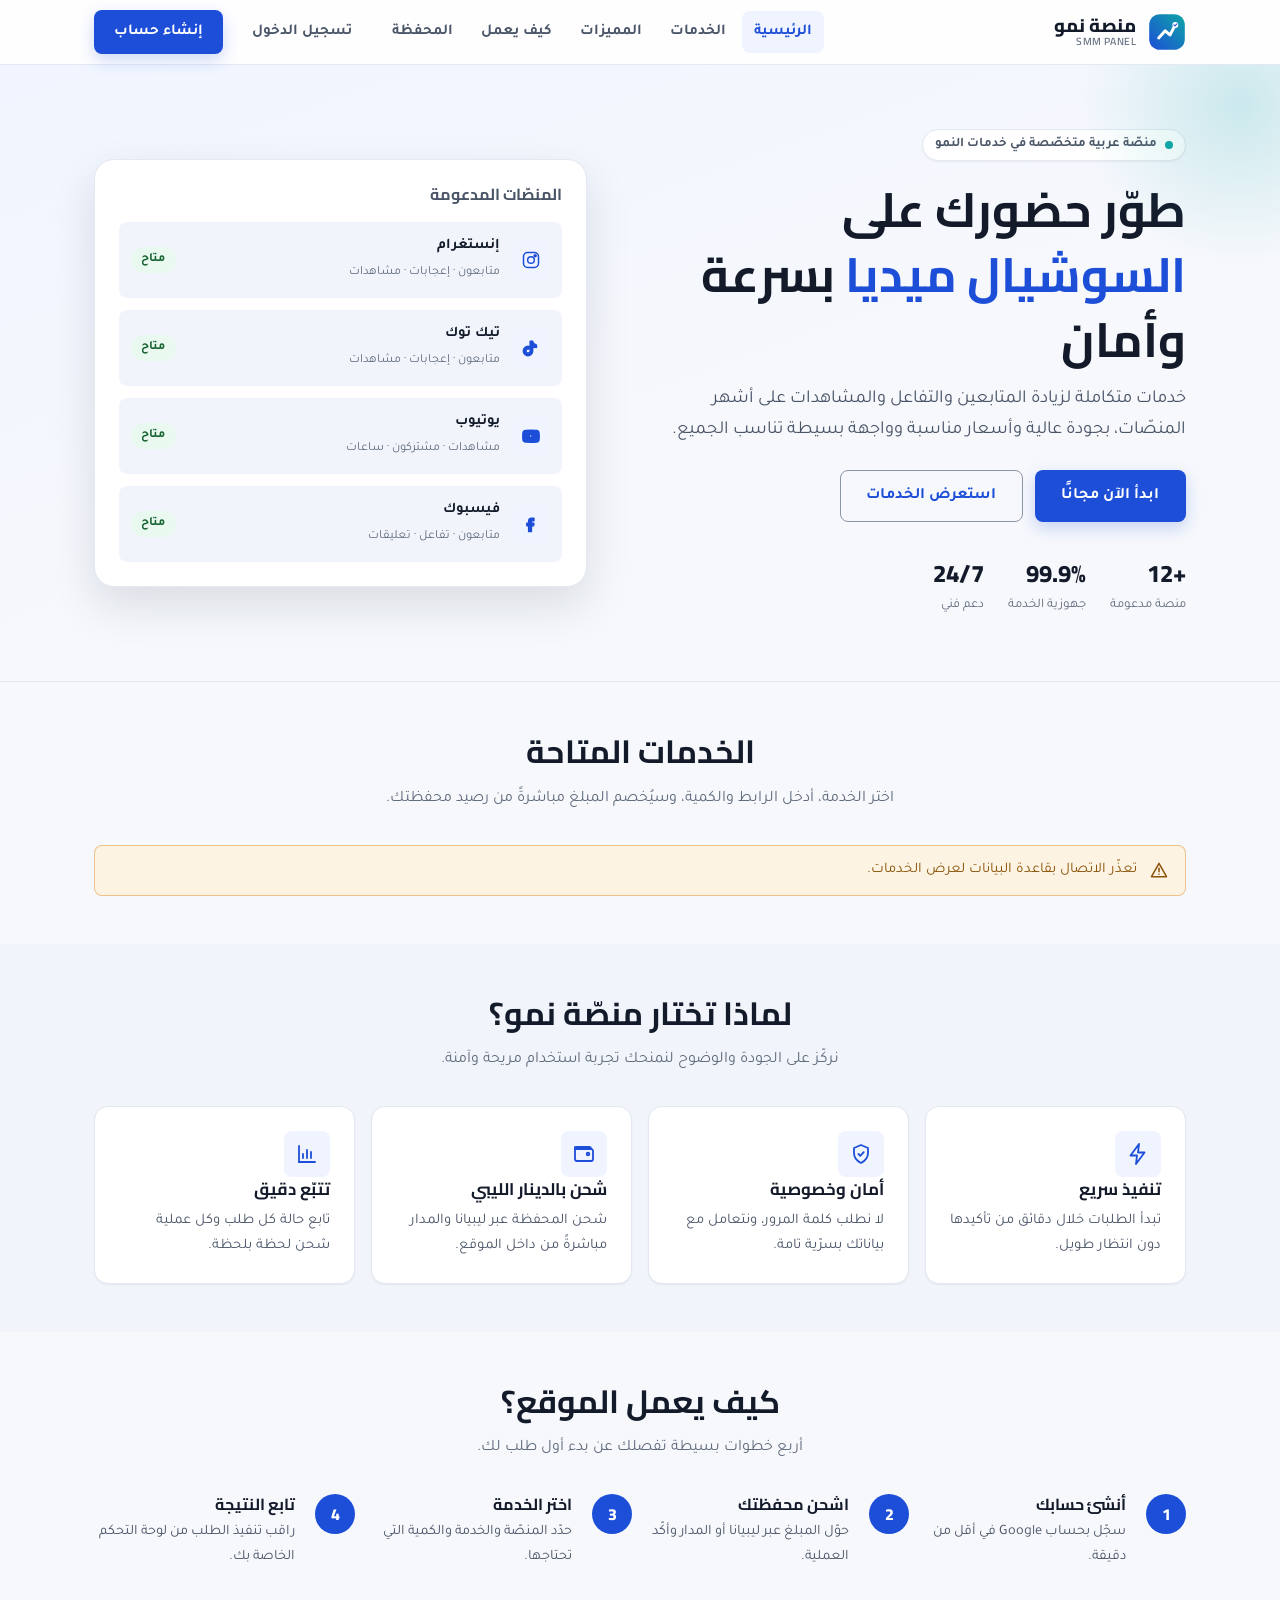
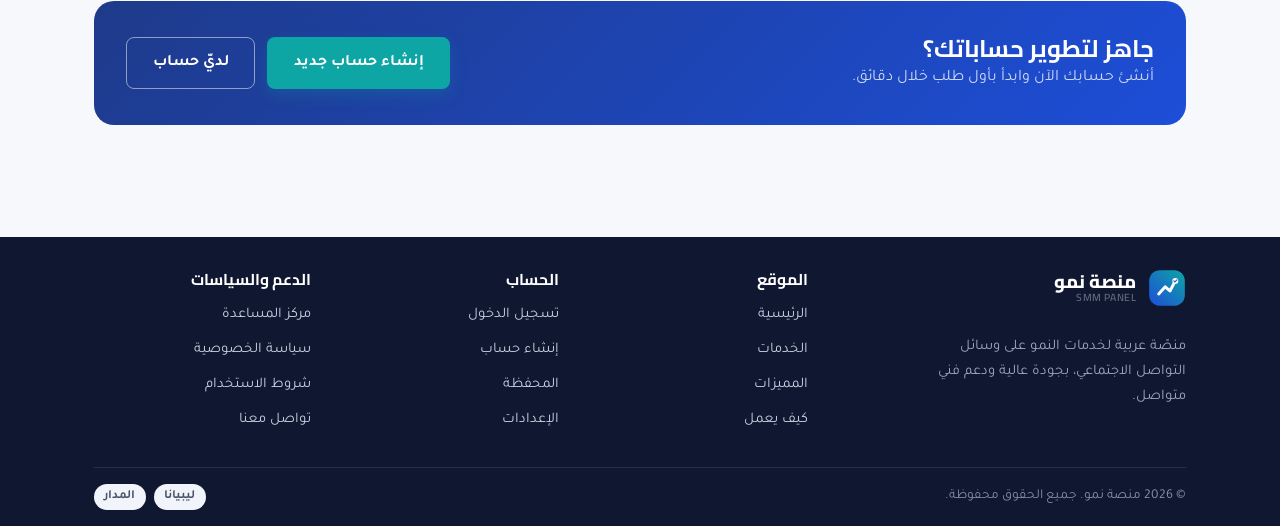
==== index.html @ fca92966 "منصة نمو: محفظة وشحن SMS RAEED، كتالوج خدمات وطلبات، ولوحة إدارة" ====
<!DOCTYPE html>
<html lang="ar" dir="rtl" data-theme="light">
  <head>
    <meta charset="UTF-8" />
    <meta name="viewport" content="width=device-width, initial-scale=1" />
    <meta
      name="description"
      content="منصة نمو — لوحة خدمات احترافية لزيادة التفاعل والمتابعين على إنستغرام وتيك توك وفيسبوك ويوتيوب."
    />
    <title>منصة نمو — خدمات السوشيال ميديا</title>

    <link rel="icon" href="assets/favicon.svg" type="image/svg+xml" />
    <link rel="preconnect" href="https://fonts.googleapis.com" />
    <link rel="preconnect" href="https://fonts.gstatic.com" crossorigin />
    <link
      href="https://fonts.googleapis.com/css2?family=Cairo:wght@600;700;800&family=Tajawal:wght@400;500;700;800&display=swap"
      rel="stylesheet"
    />
    <link rel="stylesheet" href="css/base.css" />
    <link rel="stylesheet" href="css/layout.css" />
    <link rel="stylesheet" href="css/components.css" />
    <link rel="stylesheet" href="css/pages.css" />

    <script>
      (function () {
        try {
          var t = localStorage.getItem("numuw-theme");
          if (t) document.documentElement.setAttribute("data-theme", t);
        } catch (e) {}
      })();
    </script>
    <script src="js/icons.js" defer></script>
    <script src="js/ui.js" defer></script>
    <script src="js/main.js" defer></script>
    <script src="js/config.js" defer></script>
    <script src="js/supabase-client.js" defer></script>
    <script src="js/auth-session.js" defer></script>
    <script src="js/services.js" defer></script>
  </head>
  <body>
    <a class="skip-link" href="#main">تخطَّ إلى المحتوى الرئيسي</a>

    <noscript>
      <style>
        [data-icon] {
          display: none;
        }

        [data-reveal] {
          opacity: 1;
          transform: none;
        }
      </style>
      <div class="container" style="padding-top: 1rem">
        <div class="alert alert--warning" role="alert">
          <span class="visually-hidden">تنبيه:</span>
          <div>
            <p class="alert__title">JavaScript غير مفعّل</p>
            <p>فعّل جافاسكربت من إعدادات المتصفح لعرض المحتوى الكامل.</p>
          </div>
        </div>
      </div>
    </noscript>

    <!-- ================= الهيدر ================= -->
    <header class="site-header">
      <div class="container site-header__inner">
        <a class="brand" href="index.html">
          <img
            class="brand__logo"
            src="assets/logo.svg"
            alt=""
            width="38"
            height="38"
          />
          <span class="brand__name">
            منصة نمو
            <small>SMM PANEL</small>
          </span>
        </a>

        <button
          class="nav-toggle"
          type="button"
          aria-expanded="false"
          aria-controls="primary-nav"
          aria-label="فتح القائمة"
        >
          <span class="nav-toggle__bars"></span>
        </button>

        <nav class="nav" id="primary-nav" aria-label="التنقل الرئيسي">
          <ul class="nav__links">
            <li><a class="nav__link" href="index.html">الرئيسية</a></li>
            <li><a class="nav__link" href="#services">الخدمات</a></li>
            <li><a class="nav__link" href="#features">المميزات</a></li>
            <li><a class="nav__link" href="#how">كيف يعمل</a></li>
            <li><a class="nav__link" href="wallet.html">المحفظة</a></li>
          </ul>
          <div class="nav__actions">
            <a class="btn btn--ghost" href="login.html">تسجيل الدخول</a>
            <a class="btn btn--primary" href="register.html">إنشاء حساب</a>
          </div>
        </nav>
      </div>
    </header>

    <main id="main" tabindex="-1">
      <!-- ================= الهيرو ================= -->
      <section class="hero">
        <div class="container hero__inner">
          <div class="hero__content">
            <span class="hero__eyebrow">
              <span class="dot"></span>
              منصّة عربية متخصّصة في خدمات النمو
            </span>
            <h1>
              طوّر حضورك على
              <span class="highlight">السوشيال ميديا</span>
              بسرعة وأمان
            </h1>
            <p class="hero__lead">
              خدمات متكاملة لزيادة المتابعين والتفاعل والمشاهدات على أشهر
              المنصّات، بجودة عالية وأسعار مناسبة وواجهة بسيطة تناسب الجميع.
            </p>
            <div class="hero__actions">
              <a class="btn btn--primary btn--lg" href="register.html">
                ابدأ الآن مجانًا
              </a>
              <a class="btn btn--outline btn--lg" href="#services">
                استعرض الخدمات
              </a>
            </div>

            <div class="hero__stats">
              <div class="stat">
                <span class="stat__value">+12</span>
                <span class="stat__label">منصة مدعومة</span>
              </div>
              <div class="stat">
                <span class="stat__value">99.9%</span>
                <span class="stat__label">جهوزية الخدمة</span>
              </div>
              <div class="stat">
                <span class="stat__value">24/7</span>
                <span class="stat__label">دعم فني</span>
              </div>
            </div>
          </div>

          <aside class="hero__panel" aria-label="المنصات المدعومة">
            <h2>المنصّات المدعومة</h2>
            <div class="platform-list">
              <div class="platform-row">
                <span class="icon-badge" data-icon="instagram"></span>
                <span class="platform-row__meta">
                  <strong>إنستغرام</strong>
                  <span>متابعون · إعجابات · مشاهدات</span>
                </span>
                <span class="badge badge--success">متاح</span>
              </div>
              <div class="platform-row">
                <span class="icon-badge" data-icon="tiktok"></span>
                <span class="platform-row__meta">
                  <strong>تيك توك</strong>
                  <span>متابعون · إعجابات · مشاهدات</span>
                </span>
                <span class="badge badge--success">متاح</span>
              </div>
              <div class="platform-row">
                <span class="icon-badge" data-icon="youtube"></span>
                <span class="platform-row__meta">
                  <strong>يوتيوب</strong>
                  <span>مشاهدات · مشتركون · ساعات</span>
                </span>
                <span class="badge badge--success">متاح</span>
              </div>
              <div class="platform-row">
                <span class="icon-badge" data-icon="facebook"></span>
                <span class="platform-row__meta">
                  <strong>فيسبوك</strong>
                  <span>متابعون · تفاعل · تعليقات</span>
                </span>
                <span class="badge badge--success">متاح</span>
              </div>
            </div>
          </aside>
        </div>
      </section>

      <!-- ================= الخدمات ================= -->
      <section class="section" id="services">
        <div class="container">
          <div class="section__head">
            <h2>الخدمات المتاحة</h2>
            <p>
              اختر الخدمة، أدخل الرابط والكمية، وسيُخصم المبلغ مباشرةً من رصيد
              محفظتك.
            </p>
          </div>

          <div id="services-status" class="alert alert--info" role="note">
            <span data-icon="info" data-icon-size="20"></span>
            <div><p>جارٍ تحميل الخدمات…</p></div>
          </div>

          <div class="feature-grid" id="services-list"></div>

          <div class="empty-state" id="services-empty" hidden>
            <p>لا توجد خدمات متاحة حاليًا. يرجى المحاولة لاحقًا.</p>
          </div>

          <div class="card mt-6" id="order-card" hidden>
            <div class="card__head">
              <h2 class="card__title">
                <span data-icon="bolt" data-icon-size="20"></span>
                طلب خدمة
              </h2>
            </div>

            <div class="alert alert--warning" id="order-auth-note" role="note" hidden>
              <span data-icon="alert" data-icon-size="20"></span>
              <div>
                <p class="alert__title">تحتاج إلى تسجيل الدخول</p>
                <p>
                  سجّل الدخول أو أنشئ حسابًا لتتمكّن من إرسال الطلبات وخصم
                  التكلفة من محفظتك.
                </p>
                <p class="mt-4">
                  <a class="btn btn--primary btn--sm" href="login.html">تسجيل الدخول</a>
                  <a class="btn btn--outline btn--sm" href="register.html">إنشاء حساب</a>
                </p>
              </div>
            </div>

            <form class="form" id="order-form" novalidate>
              <div class="field">
                <label class="field__label" for="order-service">الخدمة</label>
                <select class="select" id="order-service" required></select>
                <p class="field__error" aria-live="polite"></p>
              </div>

              <div class="field">
                <label class="field__label" for="order-target">
                  الرابط أو معرّف الحساب
                </label>
                <input
                  class="input"
                  id="order-target"
                  name="target"
                  type="text"
                  dir="ltr"
                  placeholder="https://..."
                  required
                />
                <p class="field__hint">
                  أدخل رابط المنشور أو الحساب، أو اسم المستخدم المطلوب.
                </p>
                <p class="field__error" aria-live="polite"></p>
              </div>

              <div class="field">
                <label class="field__label" for="order-quantity">الكمية</label>
                <input
                  class="input"
                  id="order-quantity"
                  name="quantity"
                  type="number"
                  min="1"
                  step="1"
                  inputmode="numeric"
                  dir="ltr"
                  required
                />
                <p class="field__hint" id="order-quantity-hint">
                  اختر خدمة لعرض الحد الأدنى والأقصى للكمية.
                </p>
                <p class="field__error" aria-live="polite"></p>
              </div>

              <div class="info-list">
                <div class="info-list__row">
                  <span class="info-list__label">التكلفة التقديرية</span>
                  <span class="info-list__value" id="order-charge">—</span>
                </div>
                <div class="info-list__row">
                  <span class="info-list__label">رصيد محفظتك</span>
                  <span class="info-list__value" id="order-balance">—</span>
                </div>
              </div>

              <button
                class="btn btn--primary btn--block btn--lg"
                type="submit"
              >
                إرسال الطلب
              </button>
            </form>
          </div>
        </div>
      </section>

      <!-- ================= المميزات ================= -->
      <section class="section section--alt" id="features">
        <div class="container">
          <div class="section__head">
            <h2>لماذا تختار منصّة نمو؟</h2>
            <p>نركّز على الجودة والوضوح لنمنحك تجربة استخدام مريحة وآمنة.</p>
          </div>

          <div class="feature-grid">
            <article class="card feature" data-reveal>
              <span class="icon-badge" data-icon="bolt"></span>
              <h3>تنفيذ سريع</h3>
              <p>تبدأ الطلبات خلال دقائق من تأكيدها دون انتظار طويل.</p>
            </article>
            <article class="card feature" data-reveal>
              <span class="icon-badge" data-icon="shield"></span>
              <h3>أمان وخصوصية</h3>
              <p>لا نطلب كلمة المرور، ونتعامل مع بياناتك بسرّية تامة.</p>
            </article>
            <article class="card feature" data-reveal>
              <span class="icon-badge" data-icon="wallet"></span>
              <h3>شحن بالدينار الليبي</h3>
              <p>شحن المحفظة عبر ليبيانا والمدار مباشرةً من داخل الموقع.</p>
            </article>
            <article class="card feature" data-reveal>
              <span class="icon-badge" data-icon="chart"></span>
              <h3>تتبّع دقيق</h3>
              <p>تابع حالة كل طلب وكل عملية شحن لحظة بلحظة.</p>
            </article>
          </div>
        </div>
      </section>

      <!-- ================= كيف يعمل ================= -->
      <section class="section" id="how">
        <div class="container">
          <div class="section__head">
            <h2>كيف يعمل الموقع؟</h2>
            <p>أربع خطوات بسيطة تفصلك عن بدء أول طلب لك.</p>
          </div>

          <div class="steps">
            <article class="step" data-reveal>
              <h3>أنشئ حسابك</h3>
              <p>سجّل بحساب Google في أقل من دقيقة.</p>
            </article>
            <article class="step" data-reveal>
              <h3>اشحن محفظتك</h3>
              <p>حوّل المبلغ عبر ليبيانا أو المدار وأكّد العملية.</p>
            </article>
            <article class="step" data-reveal>
              <h3>اختر الخدمة</h3>
              <p>حدّد المنصّة والخدمة والكمية التي تحتاجها.</p>
            </article>
            <article class="step" data-reveal>
              <h3>تابع النتيجة</h3>
              <p>راقب تنفيذ الطلب من لوحة التحكم الخاصة بك.</p>
            </article>
          </div>

          <div class="cta-band mt-6" data-reveal>
            <div>
              <h2>جاهز لتطوير حساباتك؟</h2>
              <p>أنشئ حسابك الآن وابدأ بأول طلب خلال دقائق.</p>
            </div>
            <div class="hero__actions">
              <a class="btn btn--accent btn--lg" href="register.html">
                إنشاء حساب جديد
              </a>
              <a class="btn btn--outline btn--lg" href="login.html">
                لديّ حساب
              </a>
            </div>
          </div>
        </div>
      </section>
    </main>

    <!-- ================= الفوتر ================= -->
    <footer class="site-footer">
      <div class="container">
        <div class="footer__grid">
          <div class="footer__brand">
            <a class="brand" href="index.html">
              <img
                class="brand__logo"
                src="assets/logo.svg"
                alt=""
                width="38"
                height="38"
              />
              <span class="brand__name">
                منصة نمو
                <small>SMM PANEL</small>
              </span>
            </a>
            <p class="mt-4">
              منصّة عربية لخدمات النمو على وسائل التواصل الاجتماعي، بجودة عالية
              ودعم فني متواصل.
            </p>
          </div>

          <div class="footer__col">
            <h2>الموقع</h2>
            <ul>
              <li><a href="index.html">الرئيسية</a></li>
              <li><a href="index.html#services">الخدمات</a></li>
              <li><a href="index.html#features">المميزات</a></li>
              <li><a href="index.html#how">كيف يعمل</a></li>
            </ul>
          </div>

          <div class="footer__col">
            <h2>الحساب</h2>
            <ul>
              <li><a href="login.html">تسجيل الدخول</a></li>
              <li><a href="register.html">إنشاء حساب</a></li>
              <li><a href="wallet.html">المحفظة</a></li>
              <li><a href="settings.html">الإعدادات</a></li>
            </ul>
          </div>

          <div class="footer__col">
            <h2>الدعم والسياسات</h2>
            <ul>
              <li><a href="#" data-placeholder>مركز المساعدة</a></li>
              <li><a href="#" data-placeholder>سياسة الخصوصية</a></li>
              <li><a href="#" data-placeholder>شروط الاستخدام</a></li>
              <li><a href="#" data-placeholder>تواصل معنا</a></li>
            </ul>
          </div>
        </div>

        <div class="footer__bottom">
          <span>© <span data-year>2026</span> منصة نمو. جميع الحقوق محفوظة.</span>
          <div class="footer__badges">
            <span class="badge badge--muted">ليبيانا</span>
            <span class="badge badge--muted">المدار</span>
          </div>
        </div>
      </div>
    </footer>
  </body>
</html>
---- css/base.css ----
/*
  base.css
  المتغيرات العامة، إعادة الضبط، الخطوط، والأنماط الأساسية.
  يتم تحميل هذا الملف في جميع الصفحات.
*/

/* ============ المتغيرات ============ */
:root {
  /* الألوان الأساسية */
  --color-primary: #1d4ed8;
  --color-primary-600: #1e40af;
  --color-primary-700: #1e3a8a;
  --color-primary-soft: #eff4ff;
  --color-accent: #0ea5a5;
  --color-accent-soft: #e6fbfa;

  /* الحالات */
  --color-success: #16a34a;
  --color-success-soft: #e9f9ef;
  --color-warning: #d97706;
  --color-warning-soft: #fdf3e3;
  --color-danger: #dc2626;
  --color-danger-soft: #fdecec;
  --color-info: #2563eb;
  --color-info-soft: #eaf1ff;

  /* نصوص حالات الشارات والتنبيهات (تُستبدل في السمة الداكنة) */
  --status-success-fg: #14602f;
  --status-warning-fg: #8a5307;
  --status-danger-fg: #9b1c1c;
  --status-info-fg: #1e40af;

  /* الرمادي */
  --color-bg: #f6f8fc;
  --color-surface: #ffffff;
  --color-surface-2: #f1f5fb;
  --color-border: #e3e8f1;
  --color-border-strong: #8b95a8;
  --color-text: #131a2a;
  --color-text-soft: #4a5568;
  --color-text-muted: #616c7e;

  /* الظلال */
  --shadow-sm: 0 1px 2px rgba(19, 26, 42, 0.06);
  --shadow-md: 0 6px 18px rgba(19, 26, 42, 0.08);
  --shadow-lg: 0 18px 45px rgba(19, 26, 42, 0.12);

  /* الحدود */
  --radius-sm: 8px;
  --radius-md: 14px;
  --radius-lg: 20px;
  --radius-pill: 999px;

  /* المسافات */
  --space-1: 0.25rem;
  --space-2: 0.5rem;
  --space-3: 0.75rem;
  --space-4: 1rem;
  --space-5: 1.5rem;
  --space-6: 2rem;
  --space-7: 3rem;
  --space-8: 4rem;

  /* الخطوط */
  --font-sans: "Tajawal", "Segoe UI", "Cairo", system-ui, -apple-system,
    "Helvetica Neue", Arial, sans-serif;
  --font-display: "Cairo", "Tajawal", system-ui, sans-serif;

  /* التخطيط */
  --container: 1140px;
  --header-height: 64px;

  /* الانتقالات */
  --transition-fast: 140ms ease;
  --transition: 220ms ease;
}

/* ============ إعادة الضبط ============ */
*,
*::before,
*::after {
  box-sizing: border-box;
}

html {
  -webkit-text-size-adjust: 100%;
  scroll-behavior: smooth;
}

body {
  margin: 0;
  font-family: var(--font-sans);
  font-size: 1rem;
  line-height: 1.7;
  color: var(--color-text);
  background-color: var(--color-bg);
  min-height: 100vh;
  text-rendering: optimizeLegibility;
  -webkit-font-smoothing: antialiased;
}

h1,
h2,
h3,
h4,
h5,
h6 {
  font-family: var(--font-display);
  line-height: 1.35;
  margin: 0 0 var(--space-3);
  color: var(--color-text);
  font-weight: 700;
}

p {
  margin: 0 0 var(--space-3);
}

a {
  color: var(--color-primary);
  text-decoration: none;
  transition: color var(--transition-fast);
}

a:hover {
  color: var(--color-primary-600);
}

img,
svg {
  max-width: 100%;
  display: block;
}

button,
input,
select,
textarea {
  font: inherit;
  color: inherit;
}

button {
  cursor: pointer;
}

/* يمنع المتصفحات من تجاوز الخاصية hidden عبر أنماط display */
[hidden] {
  display: none !important;
}

::placeholder {
  color: var(--color-text-muted);
  opacity: 1;
}

ul {
  margin: 0;
  padding: 0;
  list-style: none;
}

/* ============ إمكانية الوصول ============ */
:focus-visible {
  outline: 3px solid var(--color-accent);
  outline-offset: 2px;
  border-radius: var(--radius-sm);
}

.visually-hidden {
  position: absolute !important;
  width: 1px;
  height: 1px;
  padding: 0;
  margin: -1px;
  overflow: hidden;
  clip: rect(0, 0, 0, 0);
  white-space: nowrap;
  border: 0;
}

.skip-link {
  position: absolute;
  top: -60px;
  inset-inline-start: var(--space-4);
  z-index: 1200;
  background: var(--color-primary);
  color: #fff;
  padding: var(--space-2) var(--space-4);
  border-radius: var(--radius-sm);
  transition: top var(--transition);
}

.skip-link:focus {
  top: var(--space-3);
  color: #fff;
}

@media (prefers-reduced-motion: reduce) {
  *,
  *::before,
  *::after {
    animation-duration: 0.001ms !important;
    animation-iteration-count: 1 !important;
    transition-duration: 0.001ms !important;
    scroll-behavior: auto !important;
  }
}

/* ============ أدوات مساعدة ============ */
.container {
  width: 100%;
  max-width: var(--container);
  margin-inline: auto;
  padding-inline: var(--space-4);
}

.text-center {
  text-align: center;
}

.text-muted {
  color: var(--color-text-muted);
}

.mt-4 {
  margin-top: var(--space-4);
}

.mt-6 {
  margin-top: var(--space-6);
}

.mb-5 {
  margin-bottom: var(--space-5);
}

.text-sm {
  font-size: 0.9rem;
}

.stack > * + * {
  margin-top: var(--space-4);
}

[id] {
  scroll-margin-top: calc(var(--header-height) + var(--space-4));
}

/* كشف العناصر عند التمرير */
[data-reveal] {
  opacity: 0;
  transform: translateY(14px);
  transition: opacity 500ms ease, transform 500ms ease;
}

[data-reveal].is-visible {
  opacity: 1;
  transform: none;
}

@media (prefers-reduced-motion: reduce) {
  [data-reveal] {
    opacity: 1;
    transform: none;
  }
}

/* ============ السمة الداكنة ============ */
html[data-theme="dark"] {
  --color-bg: #0d1220;
  --color-surface: #161d2e;
  --color-surface-2: #1e263a;
  --color-border: #2a3348;
  --color-border-strong: #5f6b87;
  --color-text: #eef2fa;
  --color-text-soft: #c3cbdb;
  --color-text-muted: #8a95ac;
  --color-primary-soft: #1b2744;
  --color-accent-soft: #10312f;

  --color-success-soft: #12301f;
  --color-warning-soft: #33260e;
  --color-danger-soft: #341717;
  --color-info-soft: #16233f;

  /* درجات مخصّصة للخلفيات الداكنة كي تبقى التباينات ضمن معيار AA */
  --color-success: #6ee7a0;
  --color-warning: #f0b357;
  --color-danger: #ff8a8a;
  --color-info: #93b4ff;

  --status-success-fg: #7ddba3;
  --status-warning-fg: #f0b357;
  --status-danger-fg: #ff9d9d;
  --status-info-fg: #93b4ff;

  --shadow-sm: 0 1px 2px rgba(0, 0, 0, 0.4);
  --shadow-md: 0 6px 18px rgba(0, 0, 0, 0.45);
  --shadow-lg: 0 18px 45px rgba(0, 0, 0, 0.55);
}

html[data-theme="dark"] .site-header {
  background: rgba(13, 18, 32, 0.86);
}

html[data-theme="dark"] .hero {
  background: linear-gradient(160deg, #111a30 0%, #0d1220 60%);
}

html[data-theme="dark"] .table thead th {
  color: var(--color-text-soft);
}

html[data-theme="dark"] .skeleton {
  background: linear-gradient(
    90deg,
    #1e263a 25%,
    #263149 37%,
    #1e263a 63%
  );
  background-size: 400% 100%;
}

html[data-theme="dark"] .btn--google {
  --btn-bg: #222b40;
  --btn-fg: var(--color-text);
}
---- css/layout.css ----
/*
  layout.css
  الهيكل العام: الهيدر، شريط التنقل، الفوتر، الحاويات، والعرض المتجاوب.
*/

/* ============ الهيدر ============ */
.site-header {
  position: sticky;
  top: 0;
  z-index: 1000;
  background: rgba(255, 255, 255, 0.86);
  backdrop-filter: blur(12px);
  border-bottom: 1px solid var(--color-border);
}

.site-header__inner {
  display: flex;
  align-items: center;
  justify-content: space-between;
  gap: var(--space-4);
  min-height: var(--header-height);
}

/* الشعار */
.brand {
  display: inline-flex;
  align-items: center;
  gap: var(--space-3);
  color: var(--color-text);
  font-family: var(--font-display);
  font-weight: 800;
  font-size: 1.15rem;
  flex-shrink: 0;
}

.brand:hover {
  color: var(--color-primary);
}

.brand__logo {
  width: 38px;
  height: 38px;
}

.brand__name {
  display: flex;
  flex-direction: column;
  line-height: 1.1;
}

.brand__name small {
  font-size: 0.65rem;
  font-weight: 600;
  color: var(--color-text-muted);
  letter-spacing: 0.04em;
}

/* ============ التنقل ============ */
.nav {
  display: flex;
  align-items: center;
  gap: var(--space-2);
}

.nav__links {
  display: flex;
  align-items: center;
  gap: var(--space-1);
}

.nav__link {
  display: block;
  padding: var(--space-2) var(--space-3);
  border-radius: var(--radius-sm);
  color: var(--color-text-soft);
  font-weight: 600;
  font-size: 0.95rem;
  transition: background-color var(--transition-fast),
    color var(--transition-fast);
}

.nav__link:hover {
  background: var(--color-surface-2);
  color: var(--color-primary);
}

.nav__link[aria-current="page"] {
  color: var(--color-primary);
  background: var(--color-primary-soft);
}

.nav__actions {
  display: flex;
  align-items: center;
  gap: var(--space-2);
}

/* زر قائمة الهاتف */
.nav-toggle {
  display: none;
  width: 44px;
  height: 44px;
  align-items: center;
  justify-content: center;
  background: transparent;
  border: 1px solid var(--color-border);
  border-radius: var(--radius-sm);
  color: var(--color-text);
}

.nav-toggle:hover {
  background: var(--color-surface-2);
}

.nav-toggle__bars,
.nav-toggle__bars::before,
.nav-toggle__bars::after {
  content: "";
  display: block;
  width: 20px;
  height: 2px;
  border-radius: 2px;
  background: currentColor;
  transition: transform var(--transition), opacity var(--transition);
}

.nav-toggle__bars::before {
  transform: translateY(-6px);
}

.nav-toggle__bars::after {
  transform: translateY(4px);
}

.nav-toggle[aria-expanded="true"] .nav-toggle__bars {
  background: transparent;
}

.nav-toggle[aria-expanded="true"] .nav-toggle__bars::before {
  transform: translateY(0) rotate(45deg);
}

.nav-toggle[aria-expanded="true"] .nav-toggle__bars::after {
  transform: translateY(-2px) rotate(-45deg);
}

/* ============ الفوتر ============ */
.site-footer {
  margin-top: var(--space-8);
  background: #0f1830;
  color: #c7d0e0;
  padding-top: var(--space-6);
}

.site-footer a {
  color: #c7d0e0;
}

.site-footer a:hover {
  color: #fff;
}

.footer__grid {
  display: grid;
  gap: var(--space-6);
  padding-bottom: var(--space-6);
}

.footer__brand .brand {
  color: #fff;
}

.footer__brand p {
  color: #9aa7bd;
  max-width: 34ch;
  font-size: 0.92rem;
}

.footer__col h2 {
  color: #fff;
  font-size: 0.98rem;
  margin-bottom: var(--space-3);
}

.footer__col li + li {
  margin-top: var(--space-2);
}

.footer__col a {
  font-size: 0.92rem;
}

.footer__bottom {
  border-top: 1px solid rgba(255, 255, 255, 0.1);
  padding: var(--space-4) 0;
  display: flex;
  flex-wrap: wrap;
  gap: var(--space-3);
  align-items: center;
  justify-content: space-between;
  font-size: 0.85rem;
  color: #8390a6;
}

.footer__badges {
  display: flex;
  flex-wrap: wrap;
  gap: var(--space-2);
}

/* ============ التخطيط العام ============ */
.page {
  padding-block: var(--space-6) var(--space-7);
}

.page-head {
  margin-bottom: var(--space-6);
}

.page-head h1 {
  font-size: clamp(1.5rem, 4vw, 2rem);
  margin-bottom: var(--space-2);
}

.page-head p {
  color: var(--color-text-muted);
  margin-bottom: 0;
}

/* شبكة موحّدة */
.grid {
  display: grid;
  gap: var(--space-4);
}

/* ============ الاستجابة ============ */
@media (min-width: 640px) {
  .footer__grid {
    grid-template-columns: 1.4fr 1fr 1fr;
  }
}

@media (min-width: 900px) {
  .container {
    padding-inline: var(--space-5);
  }

  .footer__grid {
    grid-template-columns: 1.6fr 1fr 1fr 1fr;
  }
}

/* قائمة الهاتف */
@media (max-width: 860px) {
  .nav-toggle {
    display: inline-flex;
  }

  .nav {
    position: fixed;
    inset: var(--header-height) 0 auto 0;
    flex-direction: column;
    align-items: stretch;
    gap: 0;
    background: var(--color-surface);
    border-bottom: 1px solid var(--color-border);
    box-shadow: var(--shadow-md);
    padding: var(--space-3);
    transform: translateY(-12px);
    opacity: 0;
    visibility: hidden;
    transition: opacity var(--transition), transform var(--transition),
      visibility var(--transition);
    max-height: calc(100vh - var(--header-height));
    overflow-y: auto;
  }

  .nav.is-open {
    opacity: 1;
    visibility: visible;
    transform: translateY(0);
  }

  .nav__links {
    flex-direction: column;
    align-items: stretch;
    gap: var(--space-1);
  }

  .nav__link {
    padding: var(--space-3);
  }

  .nav__actions {
    flex-direction: column;
    align-items: stretch;
    margin-top: var(--space-3);
    padding-top: var(--space-3);
    border-top: 1px solid var(--color-border);
    gap: var(--space-3);
  }

  .nav__actions .btn {
    width: 100%;
  }

  /* أهداف لمس أكبر لروابط الفوتر على الهواتف */
  .footer__col li + li {
    margin-top: 0;
  }

  .footer__col a {
    display: inline-block;
    padding-block: var(--space-2);
  }
}
---- css/components.css ----
/*
  components.css
  المكوّنات القابلة لإعادة الاستخدام: الأزرار، البطاقات، الحقول، التنبيهات،
  الشارات، الجداول، والحمّالات.
*/

/* ============ الأزرار ============ */
.btn {
  --btn-bg: var(--color-primary);
  --btn-fg: #fff;
  --btn-border: transparent;
  display: inline-flex;
  align-items: center;
  justify-content: center;
  gap: var(--space-2);
  padding: 0.7rem 1.2rem;
  min-height: 44px;
  border: 1px solid var(--btn-border);
  border-radius: var(--radius-sm);
  background: var(--btn-bg);
  color: var(--btn-fg);
  font-weight: 700;
  font-size: 0.95rem;
  text-decoration: none;
  line-height: 1;
  transition: transform var(--transition-fast),
    background-color var(--transition-fast), box-shadow var(--transition-fast),
    color var(--transition-fast), border-color var(--transition-fast);
  white-space: nowrap;
}

.btn:hover {
  color: var(--btn-fg);
  filter: brightness(1.05);
}

.btn:active {
  transform: translateY(1px);
}

.btn--primary {
  --btn-bg: var(--color-primary);
  box-shadow: 0 6px 16px rgba(29, 78, 216, 0.22);
}

.btn--accent {
  --btn-bg: var(--color-accent);
  box-shadow: 0 6px 16px rgba(14, 165, 165, 0.22);
}

.btn--outline {
  --btn-bg: transparent;
  --btn-fg: var(--color-primary);
  --btn-border: var(--color-border-strong);
}

.btn--outline:hover {
  --btn-bg: var(--color-primary-soft);
  filter: none;
}

.btn--ghost {
  --btn-bg: transparent;
  --btn-fg: var(--color-text-soft);
  --btn-border: transparent;
}

.btn--ghost:hover {
  --btn-bg: var(--color-surface-2);
  filter: none;
}

.btn--block {
  width: 100%;
}

.btn--sm {
  padding: 0.5rem 0.9rem;
  min-height: 38px;
  font-size: 0.88rem;
}

.btn--lg {
  padding: 0.9rem 1.6rem;
  min-height: 52px;
  font-size: 1rem;
}

.btn[disabled],
.btn.is-loading {
  opacity: 0.65;
  pointer-events: none;
}

/* حالة التحميل */
.btn.is-loading::before {
  content: "";
  width: 16px;
  height: 16px;
  border-radius: 50%;
  border: 2px solid currentColor;
  border-top-color: transparent;
  animation: spin 0.7s linear infinite;
}

@keyframes spin {
  to {
    transform: rotate(360deg);
  }
}

/* زر جوجل */
.btn--google {
  --btn-bg: #fff;
  --btn-fg: var(--color-text);
  --btn-border: var(--color-border-strong);
}

.btn--google:hover {
  --btn-bg: var(--color-surface-2);
  filter: none;
}

.btn--google svg {
  width: 18px;
  height: 18px;
}

/* ============ البطاقات ============ */
.card {
  background: var(--color-surface);
  border: 1px solid var(--color-border);
  border-radius: var(--radius-md);
  box-shadow: var(--shadow-sm);
  padding: var(--space-5);
}

.card--padless {
  padding: 0;
}

/* عند إلغاء الحشو، يُضاف الحشو لرأس البطاقة فقط */
.card--padless .card__head {
  padding: var(--space-5) var(--space-5) 0;
}

.card--padless .table-wrap {
  border: 0;
  border-radius: 0;
}

.card--padless .badge-list {
  padding: var(--space-5);
}

.card__head {
  display: flex;
  align-items: center;
  justify-content: space-between;
  gap: var(--space-3);
  flex-wrap: wrap;
  margin-bottom: var(--space-4);
}

.card__head h2,
.card__head h3 {
  margin: 0;
  font-size: 1.15rem;
}

.card__title {
  display: flex;
  align-items: center;
  gap: var(--space-2);
}

.card--interactive {
  transition: transform var(--transition), box-shadow var(--transition),
    border-color var(--transition);
}

.card--interactive:hover {
  transform: translateY(-3px);
  box-shadow: var(--shadow-md);
  border-color: var(--color-border-strong);
}

/* أيقونة داخل بطاقة */
.icon-badge {
  display: inline-flex;
  align-items: center;
  justify-content: center;
  width: 46px;
  height: 46px;
  border-radius: var(--radius-sm);
  background: var(--color-primary-soft);
  color: var(--color-primary);
  flex-shrink: 0;
}

.icon-badge svg {
  width: 24px;
  height: 24px;
}

.icon-badge--accent {
  background: var(--color-accent-soft);
  color: var(--color-accent);
}

/* ============ النماذج ============ */
.form {
  display: grid;
  gap: var(--space-4);
}

.field {
  display: grid;
  gap: var(--space-2);
}

.field__label {
  font-weight: 600;
  font-size: 0.92rem;
}

.field__hint {
  font-size: 0.82rem;
  color: var(--color-text-muted);
  margin: 0;
}

.input,
.select,
.textarea {
  width: 100%;
  padding: 0.7rem 0.9rem;
  min-height: 46px;
  background: var(--color-surface);
  border: 1px solid var(--color-border-strong);
  border-radius: var(--radius-sm);
  transition: border-color var(--transition-fast),
    box-shadow var(--transition-fast);
}

.input:focus,
.select:focus,
.textarea:focus {
  border-color: var(--color-primary);
  box-shadow: 0 0 0 3px rgba(29, 78, 216, 0.15);
  outline: none;
}

.input[aria-invalid="true"],
.select[aria-invalid="true"] {
  border-color: var(--color-danger);
}

.field__error {
  color: var(--color-danger);
  font-size: 0.82rem;
  margin: 0;
  min-height: 1em;
}

/* حقل كلمة المرور مع زر الإظهار */
.input-group {
  position: relative;
}

.input-group .input {
  padding-inline-end: 3rem;
}

.input-group__btn {
  position: absolute;
  inset-inline-end: 6px;
  top: 50%;
  transform: translateY(-50%);
  width: 36px;
  height: 36px;
  display: inline-flex;
  align-items: center;
  justify-content: center;
  background: transparent;
  border: 0;
  border-radius: var(--radius-sm);
  color: var(--color-text-muted);
}

.input-group__btn:hover {
  background: var(--color-surface-2);
  color: var(--color-text);
}

/* مفتاح تبديل */
.switch {
  display: inline-flex;
  align-items: center;
  gap: var(--space-3);
  cursor: pointer;
}

.switch input {
  position: absolute;
  opacity: 0;
  width: 0;
  height: 0;
}

.switch__track {
  position: relative;
  width: 46px;
  height: 26px;
  border-radius: var(--radius-pill);
  background: var(--color-border-strong);
  transition: background var(--transition-fast);
  flex-shrink: 0;
}

.switch__track::after {
  content: "";
  position: absolute;
  top: 3px;
  inset-inline-start: 3px;
  width: 20px;
  height: 20px;
  background: #fff;
  border-radius: 50%;
  box-shadow: var(--shadow-sm);
  transition: transform var(--transition-fast);
}

.switch input:checked + .switch__track {
  background: var(--color-primary);
}

.switch input:checked + .switch__track::after {
  transform: translateX(-20px);
}

.switch input:focus-visible + .switch__track {
  outline: 3px solid var(--color-accent);
  outline-offset: 2px;
}

/* مجموعة أزرار (Radio) */
.choice-group {
  display: grid;
  gap: var(--space-3);
  grid-template-columns: repeat(auto-fit, minmax(150px, 1fr));
}

.choice {
  position: relative;
  display: flex;
  align-items: center;
  gap: var(--space-3);
  padding: var(--space-4);
  border: 1.5px solid var(--color-border-strong);
  border-radius: var(--radius-md);
  cursor: pointer;
  background: var(--color-surface);
  transition: border-color var(--transition-fast),
    background-color var(--transition-fast);
}

.choice input {
  position: absolute;
  opacity: 0;
}

.choice__mark {
  width: 20px;
  height: 20px;
  border-radius: 50%;
  border: 2px solid var(--color-border-strong);
  flex-shrink: 0;
  display: inline-flex;
  align-items: center;
  justify-content: center;
}

.choice__mark::after {
  content: "";
  width: 10px;
  height: 10px;
  border-radius: 50%;
  background: var(--color-primary);
  transform: scale(0);
  transition: transform var(--transition-fast);
}

.choice:has(input:checked) {
  border-color: var(--color-primary);
  background: var(--color-primary-soft);
}

.choice:has(input:checked) .choice__mark {
  border-color: var(--color-primary);
}

.choice:has(input:checked) .choice__mark::after {
  transform: scale(1);
}

.choice:has(input:focus-visible) {
  outline: 3px solid var(--color-accent);
  outline-offset: 2px;
}

.choice__text strong {
  display: block;
  font-weight: 700;
}

.choice__text span {
  font-size: 0.82rem;
  color: var(--color-text-muted);
}

/* ============ التنبيهات ============ */
.alert {
  display: flex;
  align-items: flex-start;
  gap: var(--space-3);
  padding: var(--space-3) var(--space-4);
  border-radius: var(--radius-sm);
  border: 1px solid transparent;
  font-size: 0.92rem;
}

.alert svg {
  width: 20px;
  height: 20px;
  flex-shrink: 0;
  margin-top: 2px;
}

.alert--success {
  background: var(--color-success-soft);
  border-color: color-mix(in srgb, var(--color-success) 38%, transparent);
  color: var(--status-success-fg);
}

.alert--danger {
  background: var(--color-danger-soft);
  border-color: color-mix(in srgb, var(--color-danger) 38%, transparent);
  color: var(--status-danger-fg);
}

.alert--warning {
  background: var(--color-warning-soft);
  border-color: color-mix(in srgb, var(--color-warning) 40%, transparent);
  color: var(--status-warning-fg);
}

.alert--info {
  background: var(--color-info-soft);
  border-color: color-mix(in srgb, var(--color-info) 38%, transparent);
  color: var(--status-info-fg);
}

.alert__title {
  font-weight: 700;
  margin: 0 0 2px;
}

.alert p {
  margin: 0;
}

/* ============ الشارات ============ */
.badge {
  display: inline-flex;
  align-items: center;
  gap: var(--space-1);
  padding: 0.2rem 0.65rem;
  border-radius: var(--radius-pill);
  font-size: 0.78rem;
  font-weight: 700;
  line-height: 1.6;
  white-space: nowrap;
}

.badge--pending {
  background: var(--color-info-soft);
  color: var(--status-info-fg);
}

.badge--success {
  background: var(--color-success-soft);
  color: var(--status-success-fg);
}

.badge--failed {
  background: var(--color-danger-soft);
  color: var(--status-danger-fg);
}

.badge--review,
.badge--warning {
  background: var(--color-warning-soft);
  color: var(--status-warning-fg);
}

.badge--muted {
  background: var(--color-surface-2);
  color: var(--color-text-soft);
}

.badge--experimental {
  background: var(--color-warning-soft);
  color: var(--status-warning-fg);
  border: 1px dashed color-mix(in srgb, var(--status-warning-fg) 45%, transparent);
}

/* قائمة شارات مع شرح مختصر */
.badge-list {
  display: grid;
  gap: var(--space-4);
  font-size: 0.9rem;
}

.badge-list li p {
  margin: var(--space-2) 0 0;
  color: var(--color-text-muted);
  font-size: 0.85rem;
}

/* ============ الجداول ============ */
.table-wrap {
  overflow-x: auto;
  border: 1px solid var(--color-border);
  border-radius: var(--radius-md);
  background: var(--color-surface);
}

.table {
  width: 100%;
  border-collapse: collapse;
  min-width: 560px;
  font-size: 0.92rem;
}

.table caption {
  text-align: start;
  padding: var(--space-3) var(--space-4);
  font-weight: 700;
  color: var(--color-text-soft);
}

.table th,
.table td {
  padding: var(--space-3) var(--space-4);
  text-align: start;
  border-bottom: 1px solid var(--color-border);
  white-space: nowrap;
}

.table thead th {
  background: var(--color-surface-2);
  font-size: 0.82rem;
  color: var(--color-text-soft);
}

.table tbody tr:last-child td {
  border-bottom: 0;
}

.table tbody tr {
  transition: background var(--transition-fast);
}

.table tbody tr:hover {
  background: var(--color-surface-2);
}

/* ============ حالات فارغة/تحميل ============ */
.empty-state {
  text-align: center;
  padding: var(--space-7) var(--space-4);
  color: var(--color-text-muted);
}

.empty-state svg {
  width: 48px;
  height: 48px;
  margin: 0 auto var(--space-3);
  color: var(--color-border-strong);
}

.skeleton {
  border-radius: var(--radius-sm);
  background: linear-gradient(
    90deg,
    var(--color-surface-2) 25%,
    #e8edf6 37%,
    var(--color-surface-2) 63%
  );
  background-size: 400% 100%;
  animation: shimmer 1.3s ease infinite;
  height: 1em;
}

/* خط عظمي يملأ خلية جدول */
.skeleton-line {
  display: block;
  width: 70%;
  height: 0.85em;
}

@keyframes shimmer {
  0% {
    background-position: 100% 50%;
  }
  100% {
    background-position: 0 50%;
  }
}

/* ============ فاصل ============ */
.divider {
  display: flex;
  align-items: center;
  gap: var(--space-3);
  color: var(--color-text-muted);
  font-size: 0.85rem;
}

.divider::before,
.divider::after {
  content: "";
  flex: 1;
  height: 1px;
  background: var(--color-border);
}

/* ============ تنبيه أولي ============ */
.demo-note {
  display: flex;
  gap: var(--space-2);
  align-items: flex-start;
  font-size: 0.82rem;
  color: var(--status-warning-fg);
  background: var(--color-warning-soft);
  border: 1px dashed color-mix(in srgb, var(--status-warning-fg) 45%, transparent);
  border-radius: var(--radius-sm);
  padding: var(--space-2) var(--space-3);
}

.demo-note svg {
  width: 16px;
  height: 16px;
  flex-shrink: 0;
  margin-top: 3px;
}

/* ============ أدوات مشتركة ============ */
/* يخفي الأيقونة إن لم يُحقن بعد (تعطّل JS أو تأخّر التحميل) */
.icon-badge:empty {
  display: none;
}

/* تصفير حقول fieldset و legend */
.fieldset-reset {
  border: 0;
  padding: 0;
  margin: 0;
}

.fieldset-reset legend {
  padding: 0;
  margin-bottom: var(--space-3);
}

/* خط أفقي بسيط */
.hr {
  border: 0;
  border-top: 1px solid var(--color-border);
  margin: var(--space-5) 0;
}

/* ملاحظة تظهر على الشاشات الصغيرة فقط */
.table-hint {
  display: block;
  font-size: 0.8rem;
  color: var(--color-text-muted);
  padding: var(--space-3) var(--space-4) 0;
}

@media (min-width: 720px) {
  .table-hint {
    display: none;
  }
}

/* ============ التنبيهات المنبثقة (Toast) ============ */
.toast-region {
  position: fixed;
  inset-block-end: var(--space-4);
  inset-inline: 0;
  z-index: 2000;
  display: flex;
  flex-direction: column;
  align-items: center;
  gap: var(--space-2);
  padding-inline: var(--space-4);
  pointer-events: none;
}

.toast {
  pointer-events: auto;
  display: flex;
  align-items: flex-start;
  gap: var(--space-3);
  width: 100%;
  max-width: 420px;
  background: var(--color-surface);
  border: 1px solid var(--color-border);
  border-inline-start: 4px solid var(--color-info);
  border-radius: var(--radius-sm);
  box-shadow: var(--shadow-lg);
  padding: var(--space-3) var(--space-4);
  font-size: 0.9rem;
  animation: toast-in var(--transition);
}

.toast--success {
  border-inline-start-color: var(--color-success);
}

.toast--danger {
  border-inline-start-color: var(--color-danger);
}

.toast--warning {
  border-inline-start-color: var(--color-warning);
}

.toast svg {
  width: 20px;
  height: 20px;
  flex-shrink: 0;
  margin-top: 2px;
}

.toast__icon--success {
  color: var(--color-success);
}

.toast__icon--danger {
  color: var(--color-danger);
}

.toast__icon--warning {
  color: var(--color-warning);
}

.toast__icon--info {
  color: var(--color-info);
}

.toast__body {
  flex: 1;
}

.toast__title {
  font-weight: 700;
  margin: 0 0 2px;
}

.toast__msg {
  margin: 0;
  color: var(--color-text-soft);
  font-size: 0.85rem;
}

.toast__close {
  background: transparent;
  border: 0;
  color: var(--color-text-muted);
  width: 26px;
  height: 26px;
  border-radius: var(--radius-sm);
  display: inline-flex;
  align-items: center;
  justify-content: center;
}

.toast__close:hover {
  background: var(--color-surface-2);
  color: var(--color-text);
}

.toast.is-leaving {
  animation: toast-out var(--transition) forwards;
}

@keyframes toast-in {
  from {
    opacity: 0;
    transform: translateY(12px);
  }
}

@keyframes toast-out {
  to {
    opacity: 0;
    transform: translateY(12px);
  }
}
---- css/pages.css ----
/*
  pages.css
  أنماط خاصة بالصفحات: الرئيسية، الدخول/التسجيل، المحفظة، الإعدادات.
*/

/* ============================================================
   الصفحة الرئيسية
   ============================================================ */
.hero {
  position: relative;
  overflow: hidden;
  background: linear-gradient(160deg, #f0f5ff 0%, #f6f8fc 55%);
  border-bottom: 1px solid var(--color-border);
}

.hero::before {
  content: "";
  position: absolute;
  inset-inline-start: -120px;
  top: -120px;
  width: 320px;
  height: 320px;
  border-radius: 50%;
  background: radial-gradient(circle, rgba(14, 165, 165, 0.18), transparent 70%);
  pointer-events: none;
}

.hero__inner {
  display: grid;
  gap: var(--space-6);
  align-items: center;
  padding-block: var(--space-7);
}

.hero__eyebrow {
  display: inline-flex;
  align-items: center;
  gap: var(--space-2);
  background: var(--color-surface);
  border: 1px solid var(--color-border);
  border-radius: var(--radius-pill);
  padding: var(--space-1) var(--space-3);
  font-size: 0.82rem;
  font-weight: 600;
  color: var(--color-text-soft);
  box-shadow: var(--shadow-sm);
  width: fit-content;
}

.hero__eyebrow .dot {
  width: 8px;
  height: 8px;
  border-radius: 50%;
  background: var(--color-accent);
}

.hero h1 {
  font-size: clamp(1.9rem, 6vw, 3rem);
  margin-top: var(--space-4);
}

.hero h1 .highlight {
  color: var(--color-primary);
  position: relative;
}

.hero__lead {
  font-size: clamp(1rem, 2.5vw, 1.15rem);
  color: var(--color-text-soft);
  max-width: 52ch;
}

.hero__actions {
  display: flex;
  flex-wrap: wrap;
  gap: var(--space-3);
  margin-top: var(--space-5);
}

.hero__stats {
  display: flex;
  flex-wrap: wrap;
  gap: var(--space-5);
  margin-top: var(--space-6);
}

.stat__value {
  display: block;
  font-family: var(--font-display);
  font-size: 1.5rem;
  font-weight: 800;
  color: var(--color-text);
}

.stat__label {
  display: block;
  font-size: 0.82rem;
  color: var(--color-text-muted);
}

/* بطاقة عرض الخدمات في الهيرو */
.hero__panel {
  background: var(--color-surface);
  border: 1px solid var(--color-border);
  border-radius: var(--radius-lg);
  box-shadow: var(--shadow-lg);
  padding: var(--space-5);
}

.hero__panel h2 {
  font-size: 1rem;
  color: var(--color-text-soft);
  margin-bottom: var(--space-4);
}

.platform-list {
  display: grid;
  gap: var(--space-3);
}

.platform-row {
  display: flex;
  align-items: center;
  gap: var(--space-3);
  padding: var(--space-3);
  border-radius: var(--radius-sm);
  background: var(--color-surface-2);
}

.platform-row .icon-badge {
  width: 38px;
  height: 38px;
}

.platform-row .icon-badge svg {
  width: 20px;
  height: 20px;
}

.platform-row__meta {
  flex: 1;
  min-width: 0;
}

.platform-row__meta strong {
  display: block;
  font-size: 0.92rem;
}

.platform-row__meta span {
  font-size: 0.78rem;
  color: var(--color-text-muted);
}

/* ============ الأقسام العامة ============ */
.section {
  padding-block: var(--space-7);
}

/* قسم بخلفية مختلفة عن الخلفية الرئيسية */
.section--alt {
  background: var(--color-surface-2);
}

.section__head {
  max-width: 60ch;
  margin: 0 auto var(--space-6);
  text-align: center;
}

.section__head h2 {
  font-size: clamp(1.5rem, 4vw, 2rem);
}

.section__head p {
  color: var(--color-text-muted);
  margin-bottom: 0;
}

.feature-grid {
  display: grid;
  gap: var(--space-4);
  grid-template-columns: 1fr;
}

.feature h3 {
  font-size: 1.05rem;
  margin-bottom: var(--space-2);
}

.feature p {
  margin-bottom: 0;
  color: var(--color-text-soft);
  font-size: 0.92rem;
}

/* شبكة الخدمات (منصات) */
.platforms-grid {
  display: grid;
  gap: var(--space-4);
  grid-template-columns: repeat(2, 1fr);
}

.platform-card {
  text-align: center;
  padding: var(--space-5) var(--space-3);
}

.platform-card .icon-badge {
  margin: 0 auto var(--space-3);
  width: 52px;
  height: 52px;
}

.platform-card h3 {
  font-size: 1rem;
  margin: 0;
  font-weight: 700;
}

.platform-card > span:last-child {
  display: block;
  font-size: 0.8rem;
  color: var(--color-text-muted);
  margin-top: 2px;
}

/* خطوات العمل */
.steps {
  display: grid;
  gap: var(--space-4);
  counter-reset: step;
}

.step {
  position: relative;
  padding-inline-start: 60px;
}

.step::before {
  counter-increment: step;
  content: counter(step);
  position: absolute;
  inset-inline-start: 0;
  top: 0;
  width: 40px;
  height: 40px;
  border-radius: 50%;
  background: var(--color-primary);
  color: #fff;
  display: flex;
  align-items: center;
  justify-content: center;
  font-weight: 800;
  font-family: var(--font-display);
}

.step h3 {
  font-size: 1rem;
  margin-bottom: var(--space-1);
}

.step p {
  margin: 0;
  color: var(--color-text-soft);
  font-size: 0.9rem;
}

/* نداء الإجراء */
.cta-band {
  background: linear-gradient(135deg, var(--color-primary-700), var(--color-primary));
  border-radius: var(--radius-lg);
  padding: var(--space-6);
  color: #fff;
  display: grid;
  gap: var(--space-4);
  align-items: center;
  text-align: center;
}

.cta-band h2 {
  color: #fff;
  margin: 0;
}

.cta-band p {
  color: #cfd9f5;
  margin: 0;
}

.cta-band .hero__actions {
  justify-content: center;
  margin-top: 0;
}

.cta-band .btn--outline {
  --btn-fg: #fff;
  --btn-border: rgba(255, 255, 255, 0.5);
}

.cta-band .btn--outline:hover {
  --btn-bg: rgba(255, 255, 255, 0.12);
}

/* ============================================================
   صفحات المصادقة (الدخول/التسجيل)
   ============================================================ */
.auth {
  min-height: 100vh;
  display: grid;
  align-items: center;
  padding-block: var(--space-6);
}

.auth__wrap {
  max-width: 460px;
  margin-inline: auto;
  width: 100%;
}

.auth__logo {
  display: flex;
  justify-content: center;
  margin-bottom: var(--space-5);
}

.auth__card {
  background: var(--color-surface);
  border: 1px solid var(--color-border);
  border-radius: var(--radius-lg);
  box-shadow: var(--shadow-md);
  padding: var(--space-6);
}

.auth__head {
  text-align: center;
  margin-bottom: var(--space-5);
}

.auth__head h1 {
  font-size: 1.5rem;
  margin-bottom: var(--space-2);
}

.auth__head p {
  color: var(--color-text-muted);
  margin: 0;
  font-size: 0.92rem;
}

.auth__foot {
  text-align: center;
  margin-top: var(--space-5);
  padding-top: var(--space-5);
  border-top: 1px solid var(--color-border);
  font-size: 0.92rem;
  color: var(--color-text-soft);
}

.auth__back {
  display: block;
  text-align: center;
  margin-top: var(--space-5);
  font-size: 0.88rem;
  color: var(--color-text-muted);
}

/* ============================================================
   المحفظة
   ============================================================ */
.balance-card {
  background: linear-gradient(135deg, #16213e 0%, #1d4ed8 130%);
  color: #fff;
  border-radius: var(--radius-lg);
  padding: var(--space-6);
  position: relative;
  overflow: hidden;
}

.balance-card::after {
  content: "";
  position: absolute;
  inset-inline-end: -60px;
  bottom: -80px;
  width: 220px;
  height: 220px;
  border-radius: 50%;
  background: rgba(255, 255, 255, 0.08);
}

.balance-card__label {
  display: flex;
  align-items: center;
  gap: var(--space-2);
  font-size: 0.9rem;
  color: #c3d0f0;
  margin-bottom: var(--space-2);
}

.balance-card__value {
  font-family: var(--font-display);
  font-size: clamp(2rem, 7vw, 2.8rem);
  font-weight: 800;
  line-height: 1.1;
  margin: 0;
}

.balance-card__value small {
  font-size: 1rem;
  font-weight: 600;
  color: #c3d0f0;
  margin-inline-start: var(--space-2);
}

.balance-card__foot {
  margin-top: var(--space-4);
  display: flex;
  flex-wrap: wrap;
  gap: var(--space-2);
  align-items: center;
}

.balance-card .badge--experimental {
  background: rgba(255, 255, 255, 0.14);
  color: #ffe6b0;
  border-color: rgba(255, 230, 176, 0.5);
}

.balance-card__note {
  color: #c3d0f0;
  font-size: 0.82rem;
}

/* رقم الاستقبال */
.pay-number {
  display: flex;
  align-items: center;
  justify-content: space-between;
  gap: var(--space-3);
  background: var(--color-surface-2);
  border: 1.5px dashed var(--color-border-strong);
  border-radius: var(--radius-md);
  padding: var(--space-4);
  flex-wrap: wrap;
}

.pay-number__value {
  font-family: var(--font-display);
  font-size: 1.4rem;
  font-weight: 800;
  letter-spacing: 0.06em;
  direction: ltr;
  text-align: start;
}

.pay-number__meta {
  font-size: 0.8rem;
  color: var(--color-text-muted);
}

/* خطوات الشحن */
.recharge-steps {
  display: flex;
  flex-wrap: wrap;
  gap: var(--space-3);
  counter-reset: r-step;
  margin-bottom: var(--space-4);
}

.recharge-step {
  flex: 1 1 200px;
  display: flex;
  gap: var(--space-3);
  align-items: flex-start;
  font-size: 0.88rem;
  color: var(--color-text-soft);
}

.recharge-step::before {
  counter-increment: r-step;
  content: counter(r-step);
  width: 24px;
  height: 24px;
  border-radius: 50%;
  background: var(--color-primary-soft);
  color: var(--color-primary);
  font-weight: 700;
  font-size: 0.8rem;
  display: inline-flex;
  align-items: center;
  justify-content: center;
  flex-shrink: 0;
}

/* لوحة جانبية */
.wallet-layout {
  display: grid;
  gap: var(--space-5);
}

/* ============================================================
   الإعدادات
   ============================================================ */
.settings-layout {
  display: grid;
  gap: var(--space-5);
}

.settings-nav {
  display: flex;
  gap: var(--space-2);
  overflow-x: auto;
  padding-bottom: var(--space-2);
  position: sticky;
  top: calc(var(--header-height) + var(--space-3));
  background: var(--color-bg);
  z-index: 5;
}

.settings-nav a {
  padding: var(--space-2) var(--space-4);
  border-radius: var(--radius-pill);
  background: var(--color-surface);
  border: 1px solid var(--color-border);
  color: var(--color-text-soft);
  font-weight: 600;
  font-size: 0.9rem;
  white-space: nowrap;
}

.settings-nav a:hover {
  border-color: var(--color-primary);
  color: var(--color-primary);
}

.profile-head {
  display: flex;
  align-items: center;
  gap: var(--space-4);
  flex-wrap: wrap;
}

.avatar {
  width: 64px;
  height: 64px;
  border-radius: 50%;
  background: var(--color-primary-soft);
  color: var(--color-primary);
  display: flex;
  align-items: center;
  justify-content: center;
  font-family: var(--font-display);
  font-size: 1.4rem;
  font-weight: 800;
  flex-shrink: 0;
}

.profile-head__meta {
  flex: 1;
  min-width: 160px;
}

.profile-head__meta strong {
  font-size: 1.1rem;
  display: block;
}

.profile-head__meta span {
  color: var(--color-text-muted);
  font-size: 0.88rem;
}

.info-list {
  display: grid;
  gap: var(--space-3);
}

.info-list__row {
  display: flex;
  justify-content: space-between;
  gap: var(--space-4);
  padding-bottom: var(--space-3);
  border-bottom: 1px solid var(--color-border);
  flex-wrap: wrap;
}

.info-list__row:last-child {
  border-bottom: 0;
  padding-bottom: 0;
}

.info-list__label {
  color: var(--color-text-muted);
  font-size: 0.9rem;
}

.info-list__value {
  font-weight: 600;
  text-align: end;
}

.setting-row {
  display: flex;
  align-items: center;
  justify-content: space-between;
  gap: var(--space-4);
  padding-block: var(--space-3);
  border-bottom: 1px solid var(--color-border);
  flex-wrap: wrap;
}

.setting-row:last-child {
  border-bottom: 0;
}

/* صف بدون حدود أو حشوة (يُستخدم داخل النماذج) */
.setting-row--flush {
  border-bottom: 0;
  padding-block: 0;
}

.setting-row__text {
  flex: 1;
  min-width: 180px;
}

.setting-row__text strong {
  display: block;
  font-size: 0.95rem;
}

.setting-row__text span {
  font-size: 0.82rem;
  color: var(--color-text-muted);
}

/* ============================================================
   الاستجابة
   ============================================================ */
@media (min-width: 640px) {
  .feature-grid {
    grid-template-columns: 1fr 1fr;
  }

  .platforms-grid {
    grid-template-columns: repeat(3, 1fr);
  }
}

@media (min-width: 900px) {
  .hero__inner {
    grid-template-columns: 1.15fr 1fr;
    padding-block: var(--space-8);
  }

  .feature-grid {
    grid-template-columns: repeat(4, 1fr);
  }

  .platforms-grid {
    grid-template-columns: repeat(6, 1fr);
  }

  .steps {
    grid-template-columns: repeat(4, 1fr);
  }

  .cta-band {
    grid-template-columns: 1.5fr auto;
    text-align: start;
  }

  .cta-band .hero__actions {
    justify-content: flex-start;
  }

  .wallet-layout {
    grid-template-columns: 1.6fr 1fr;
    align-items: start;
  }

  .settings-layout {
    grid-template-columns: 240px 1fr;
    align-items: start;
  }

  .settings-nav {
    flex-direction: column;
    position: static;
    overflow: visible;
    padding-bottom: 0;
  }
}
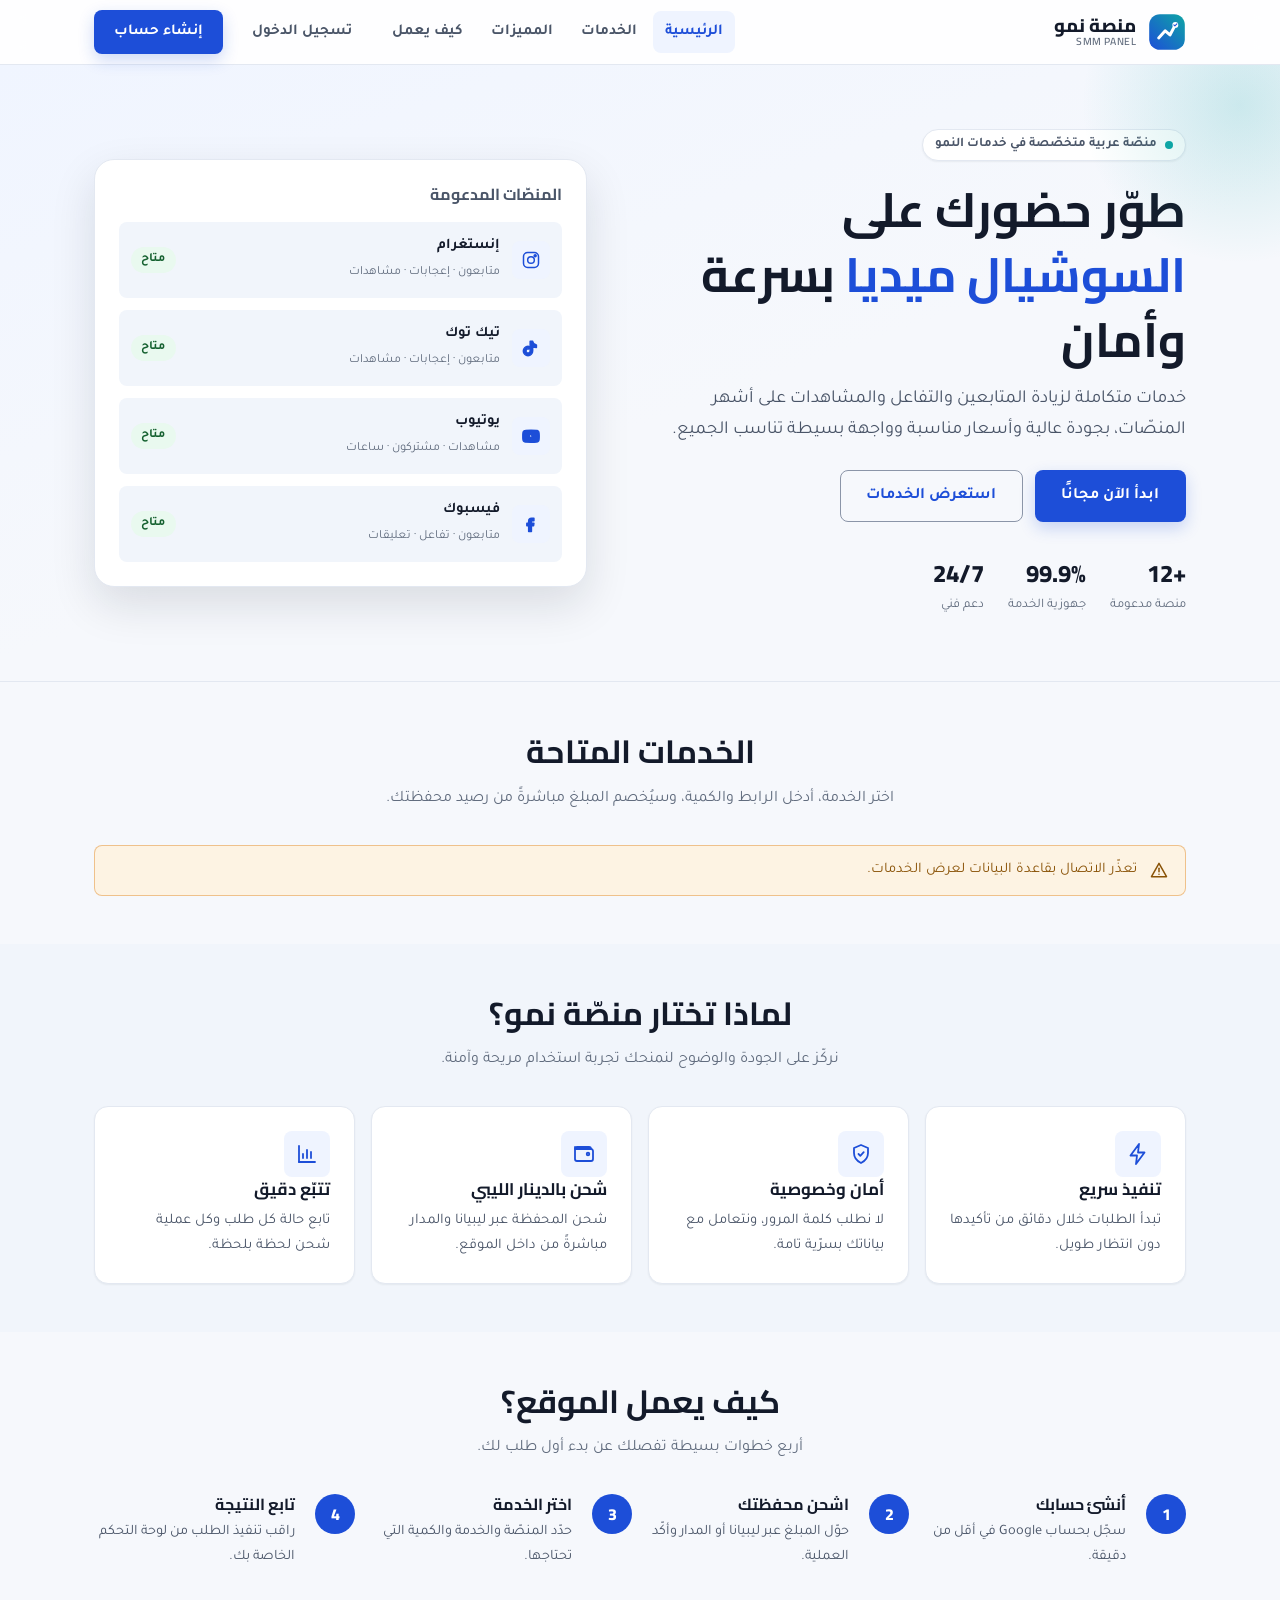
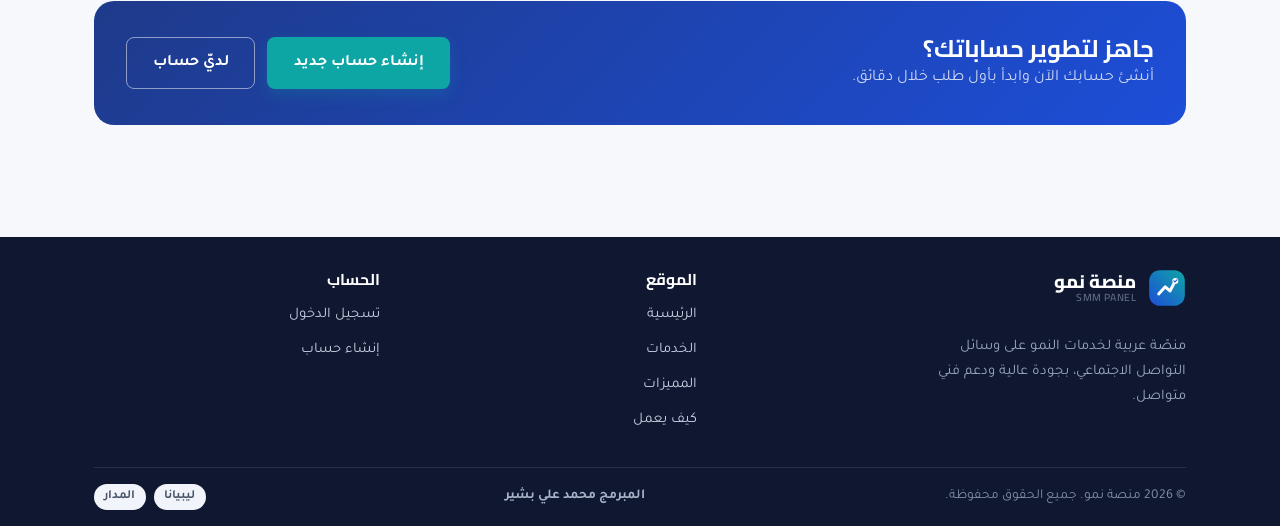
==== commit c7340920: "توقيع المبرمج محمد علي بشير + تنظيف الحسابات التجريبية + تحسينات المحفظة والإعدادات" ====
--- a/index.html
+++ b/index.html
@@ -95,7 +95,7 @@
             <li><a class="nav__link" href="#services">الخدمات</a></li>
             <li><a class="nav__link" href="#features">المميزات</a></li>
             <li><a class="nav__link" href="#how">كيف يعمل</a></li>
-            <li><a class="nav__link" href="wallet.html">المحفظة</a></li>
+            <li data-auth-only hidden><a class="nav__link" href="wallet.html">المحفظة</a></li>
           </ul>
           <div class="nav__actions">
             <a class="btn btn--ghost" href="login.html">تسجيل الدخول</a>
@@ -124,8 +124,20 @@
               المنصّات، بجودة عالية وأسعار مناسبة وواجهة بسيطة تناسب الجميع.
             </p>
             <div class="hero__actions">
-              <a class="btn btn--primary btn--lg" href="register.html">
+              <a
+                class="btn btn--primary btn--lg"
+                href="register.html"
+                data-guest-only
+              >
                 ابدأ الآن مجانًا
+              </a>
+              <a
+                class="btn btn--primary btn--lg"
+                href="wallet.html"
+                data-auth-only
+                hidden
+              >
+                الذهاب إلى المحفظة
               </a>
               <a class="btn btn--outline btn--lg" href="#services">
                 استعرض الخدمات
@@ -360,7 +372,7 @@
             </article>
           </div>
 
-          <div class="cta-band mt-6" data-reveal>
+          <div class="cta-band mt-6" data-reveal data-guest-only>
             <div>
               <h2>جاهز لتطوير حساباتك؟</h2>
               <p>أنشئ حسابك الآن وابدأ بأول طلب خلال دقائق.</p>
@@ -415,26 +427,17 @@
           <div class="footer__col">
             <h2>الحساب</h2>
             <ul>
-              <li><a href="login.html">تسجيل الدخول</a></li>
-              <li><a href="register.html">إنشاء حساب</a></li>
-              <li><a href="wallet.html">المحفظة</a></li>
-              <li><a href="settings.html">الإعدادات</a></li>
-            </ul>
-          </div>
-
-          <div class="footer__col">
-            <h2>الدعم والسياسات</h2>
-            <ul>
-              <li><a href="#" data-placeholder>مركز المساعدة</a></li>
-              <li><a href="#" data-placeholder>سياسة الخصوصية</a></li>
-              <li><a href="#" data-placeholder>شروط الاستخدام</a></li>
-              <li><a href="#" data-placeholder>تواصل معنا</a></li>
+              <li data-guest-only><a href="login.html">تسجيل الدخول</a></li>
+              <li data-guest-only><a href="register.html">إنشاء حساب</a></li>
+              <li data-auth-only hidden><a href="wallet.html">المحفظة</a></li>
+              <li data-auth-only hidden><a href="settings.html">الإعدادات</a></li>
             </ul>
           </div>
         </div>
 
         <div class="footer__bottom">
           <span>© <span data-year>2026</span> منصة نمو. جميع الحقوق محفوظة.</span>
+          <span class="footer__credit">المبرمج محمد علي بشير</span>
           <div class="footer__badges">
             <span class="badge badge--muted">ليبيانا</span>
             <span class="badge badge--muted">المدار</span>
--- a/css/base.css
+++ b/css/base.css
@@ -213,10 +213,6 @@
   max-width: var(--container);
   margin-inline: auto;
   padding-inline: var(--space-4);
-}
-
-.text-center {
-  text-align: center;
 }
 
 .text-muted {
@@ -312,16 +308,6 @@
   color: var(--color-text-soft);
 }
 
-html[data-theme="dark"] .skeleton {
-  background: linear-gradient(
-    90deg,
-    #1e263a 25%,
-    #263149 37%,
-    #1e263a 63%
-  );
-  background-size: 400% 100%;
-}
-
 html[data-theme="dark"] .btn--google {
   --btn-bg: #222b40;
   --btn-fg: var(--color-text);
--- a/css/layout.css
+++ b/css/layout.css
@@ -208,6 +208,11 @@
   gap: var(--space-2);
 }
 
+.footer__credit {
+  color: #a8b3c7;
+  font-weight: 600;
+}
+
 /* ============ التخطيط العام ============ */
 .page {
   padding-block: var(--space-6) var(--space-7);
@@ -246,7 +251,7 @@
   }
 
   .footer__grid {
-    grid-template-columns: 1.6fr 1fr 1fr 1fr;
+    grid-template-columns: 1.6fr 1fr 1fr;
   }
 }
 
--- a/css/components.css
+++ b/css/components.css
@@ -174,17 +174,6 @@
   gap: var(--space-2);
 }
 
-.card--interactive {
-  transition: transform var(--transition), box-shadow var(--transition),
-    border-color var(--transition);
-}
-
-.card--interactive:hover {
-  transform: translateY(-3px);
-  box-shadow: var(--shadow-md);
-  border-color: var(--color-border-strong);
-}
-
 /* أيقونة داخل بطاقة */
 .icon-badge {
   display: inline-flex;
@@ -263,34 +252,22 @@
   min-height: 1em;
 }
 
-/* حقل كلمة المرور مع زر الإظهار */
-.input-group {
-  position: relative;
-}
-
-.input-group .input {
-  padding-inline-end: 3rem;
-}
-
-.input-group__btn {
-  position: absolute;
-  inset-inline-end: 6px;
-  top: 50%;
-  transform: translateY(-50%);
-  width: 36px;
-  height: 36px;
+/* مربّع اختيار */
+.checkbox {
   display: inline-flex;
   align-items: center;
-  justify-content: center;
-  background: transparent;
-  border: 0;
-  border-radius: var(--radius-sm);
-  color: var(--color-text-muted);
-}
-
-.input-group__btn:hover {
-  background: var(--color-surface-2);
-  color: var(--color-text);
+  gap: var(--space-2);
+  font-size: 0.9rem;
+  color: var(--color-text-soft);
+  cursor: pointer;
+}
+
+.checkbox input {
+  width: 18px;
+  height: 18px;
+  accent-color: var(--color-primary);
+  cursor: pointer;
+  flex-shrink: 0;
 }
 
 /* مفتاح تبديل */
@@ -509,12 +486,6 @@
   color: var(--color-text-soft);
 }
 
-.badge--experimental {
-  background: var(--color-warning-soft);
-  color: var(--status-warning-fg);
-  border: 1px dashed color-mix(in srgb, var(--status-warning-fg) 45%, transparent);
-}
-
 /* قائمة شارات مع شرح مختصر */
 .badge-list {
   display: grid;
@@ -576,7 +547,7 @@
   background: var(--color-surface-2);
 }
 
-/* ============ حالات فارغة/تحميل ============ */
+/* ============ حالات فارغة ============ */
 .empty-state {
   text-align: center;
   padding: var(--space-7) var(--space-4);
@@ -588,52 +559,6 @@
   height: 48px;
   margin: 0 auto var(--space-3);
   color: var(--color-border-strong);
-}
-
-.skeleton {
-  border-radius: var(--radius-sm);
-  background: linear-gradient(
-    90deg,
-    var(--color-surface-2) 25%,
-    #e8edf6 37%,
-    var(--color-surface-2) 63%
-  );
-  background-size: 400% 100%;
-  animation: shimmer 1.3s ease infinite;
-  height: 1em;
-}
-
-/* خط عظمي يملأ خلية جدول */
-.skeleton-line {
-  display: block;
-  width: 70%;
-  height: 0.85em;
-}
-
-@keyframes shimmer {
-  0% {
-    background-position: 100% 50%;
-  }
-  100% {
-    background-position: 0 50%;
-  }
-}
-
-/* ============ فاصل ============ */
-.divider {
-  display: flex;
-  align-items: center;
-  gap: var(--space-3);
-  color: var(--color-text-muted);
-  font-size: 0.85rem;
-}
-
-.divider::before,
-.divider::after {
-  content: "";
-  flex: 1;
-  height: 1px;
-  background: var(--color-border);
 }
 
 /* ============ تنبيه أولي ============ */
@@ -692,6 +617,57 @@
 @media (min-width: 720px) {
   .table-hint {
     display: none;
+  }
+}
+
+/* جدول يتحوّل إلى بطاقات على الشاشات الصغيرة */
+@media (max-width: 720px) {
+  .table--stack {
+    min-width: 0;
+  }
+
+  .table--stack thead {
+    display: none;
+  }
+
+  .table--stack tbody tr {
+    display: block;
+    padding: var(--space-3) 0;
+  }
+
+  .table--stack tbody tr + tr {
+    border-top: 1px solid var(--color-border);
+  }
+
+  .table--stack tbody tr:hover {
+    background: transparent;
+  }
+
+  .table--stack td {
+    display: flex;
+    align-items: center;
+    justify-content: space-between;
+    gap: var(--space-3);
+    padding: var(--space-2) var(--space-4);
+    border-bottom: 0;
+    text-align: start;
+    white-space: normal;
+  }
+
+  .table--stack td:not([data-label]) {
+    display: block;
+  }
+
+  .table--stack td::before {
+    content: attr(data-label);
+    flex-shrink: 0;
+    font-size: 0.82rem;
+    font-weight: 600;
+    color: var(--color-text-muted);
+  }
+
+  .table--stack td:not([data-label])::before {
+    content: none;
   }
 }
 
--- a/css/pages.css
+++ b/css/pages.css
@@ -192,37 +192,6 @@
   margin-bottom: 0;
   color: var(--color-text-soft);
   font-size: 0.92rem;
-}
-
-/* شبكة الخدمات (منصات) */
-.platforms-grid {
-  display: grid;
-  gap: var(--space-4);
-  grid-template-columns: repeat(2, 1fr);
-}
-
-.platform-card {
-  text-align: center;
-  padding: var(--space-5) var(--space-3);
-}
-
-.platform-card .icon-badge {
-  margin: 0 auto var(--space-3);
-  width: 52px;
-  height: 52px;
-}
-
-.platform-card h3 {
-  font-size: 1rem;
-  margin: 0;
-  font-weight: 700;
-}
-
-.platform-card > span:last-child {
-  display: block;
-  font-size: 0.8rem;
-  color: var(--color-text-muted);
-  margin-top: 2px;
 }
 
 /* خطوات العمل */
@@ -357,6 +326,13 @@
   color: var(--color-text-soft);
 }
 
+.auth__divider {
+  text-align: center;
+  margin: var(--space-5) 0;
+  font-size: 0.85rem;
+  color: var(--color-text-muted);
+}
+
 .auth__back {
   display: block;
   text-align: center;
@@ -418,12 +394,6 @@
   flex-wrap: wrap;
   gap: var(--space-2);
   align-items: center;
-}
-
-.balance-card .badge--experimental {
-  background: rgba(255, 255, 255, 0.14);
-  color: #ffe6b0;
-  border-color: rgba(255, 230, 176, 0.5);
 }
 
 .balance-card__note {
@@ -533,43 +503,6 @@
   color: var(--color-primary);
 }
 
-.profile-head {
-  display: flex;
-  align-items: center;
-  gap: var(--space-4);
-  flex-wrap: wrap;
-}
-
-.avatar {
-  width: 64px;
-  height: 64px;
-  border-radius: 50%;
-  background: var(--color-primary-soft);
-  color: var(--color-primary);
-  display: flex;
-  align-items: center;
-  justify-content: center;
-  font-family: var(--font-display);
-  font-size: 1.4rem;
-  font-weight: 800;
-  flex-shrink: 0;
-}
-
-.profile-head__meta {
-  flex: 1;
-  min-width: 160px;
-}
-
-.profile-head__meta strong {
-  font-size: 1.1rem;
-  display: block;
-}
-
-.profile-head__meta span {
-  color: var(--color-text-muted);
-  font-size: 0.88rem;
-}
-
 .info-list {
   display: grid;
   gap: var(--space-3);
@@ -641,10 +574,6 @@
   .feature-grid {
     grid-template-columns: 1fr 1fr;
   }
-
-  .platforms-grid {
-    grid-template-columns: repeat(3, 1fr);
-  }
 }
 
 @media (min-width: 900px) {
@@ -655,10 +584,6 @@
 
   .feature-grid {
     grid-template-columns: repeat(4, 1fr);
-  }
-
-  .platforms-grid {
-    grid-template-columns: repeat(6, 1fr);
   }
 
   .steps {
@@ -691,3 +616,41 @@
     padding-bottom: 0;
   }
 }
+
+@media (max-width: 640px) {
+  .page {
+    padding-block: var(--space-5) var(--space-6);
+  }
+
+  .page-head {
+    margin-bottom: var(--space-5);
+  }
+
+  .balance-card {
+    padding: var(--space-4);
+  }
+
+  .balance-card__value {
+    font-size: clamp(1.6rem, 8vw, 2.2rem);
+  }
+
+  .card {
+    padding: var(--space-4);
+  }
+
+  .card--padless .card__head {
+    padding: var(--space-4) var(--space-4) 0;
+  }
+
+  .card--padless .badge-list {
+    padding: var(--space-4);
+  }
+
+  .stack {
+    gap: var(--space-4);
+  }
+
+  .wallet-layout {
+    gap: var(--space-4);
+  }
+}
